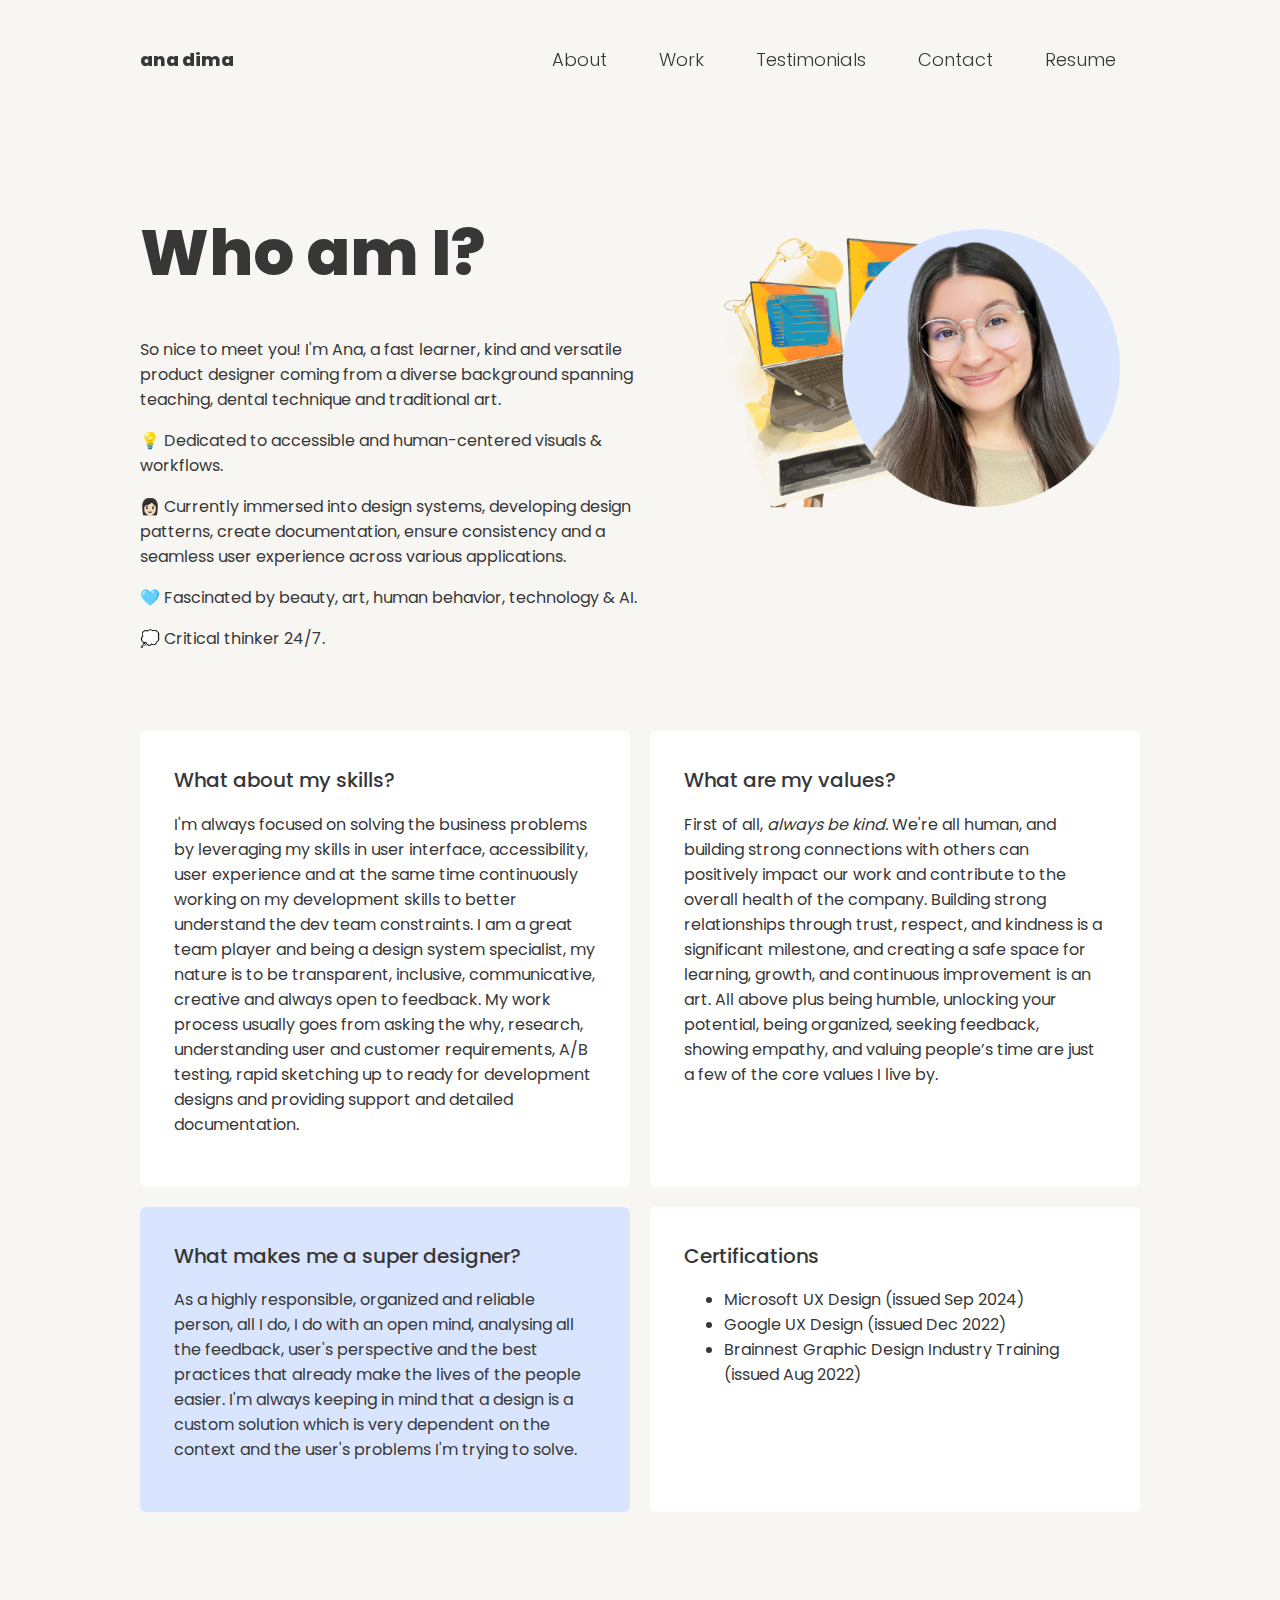
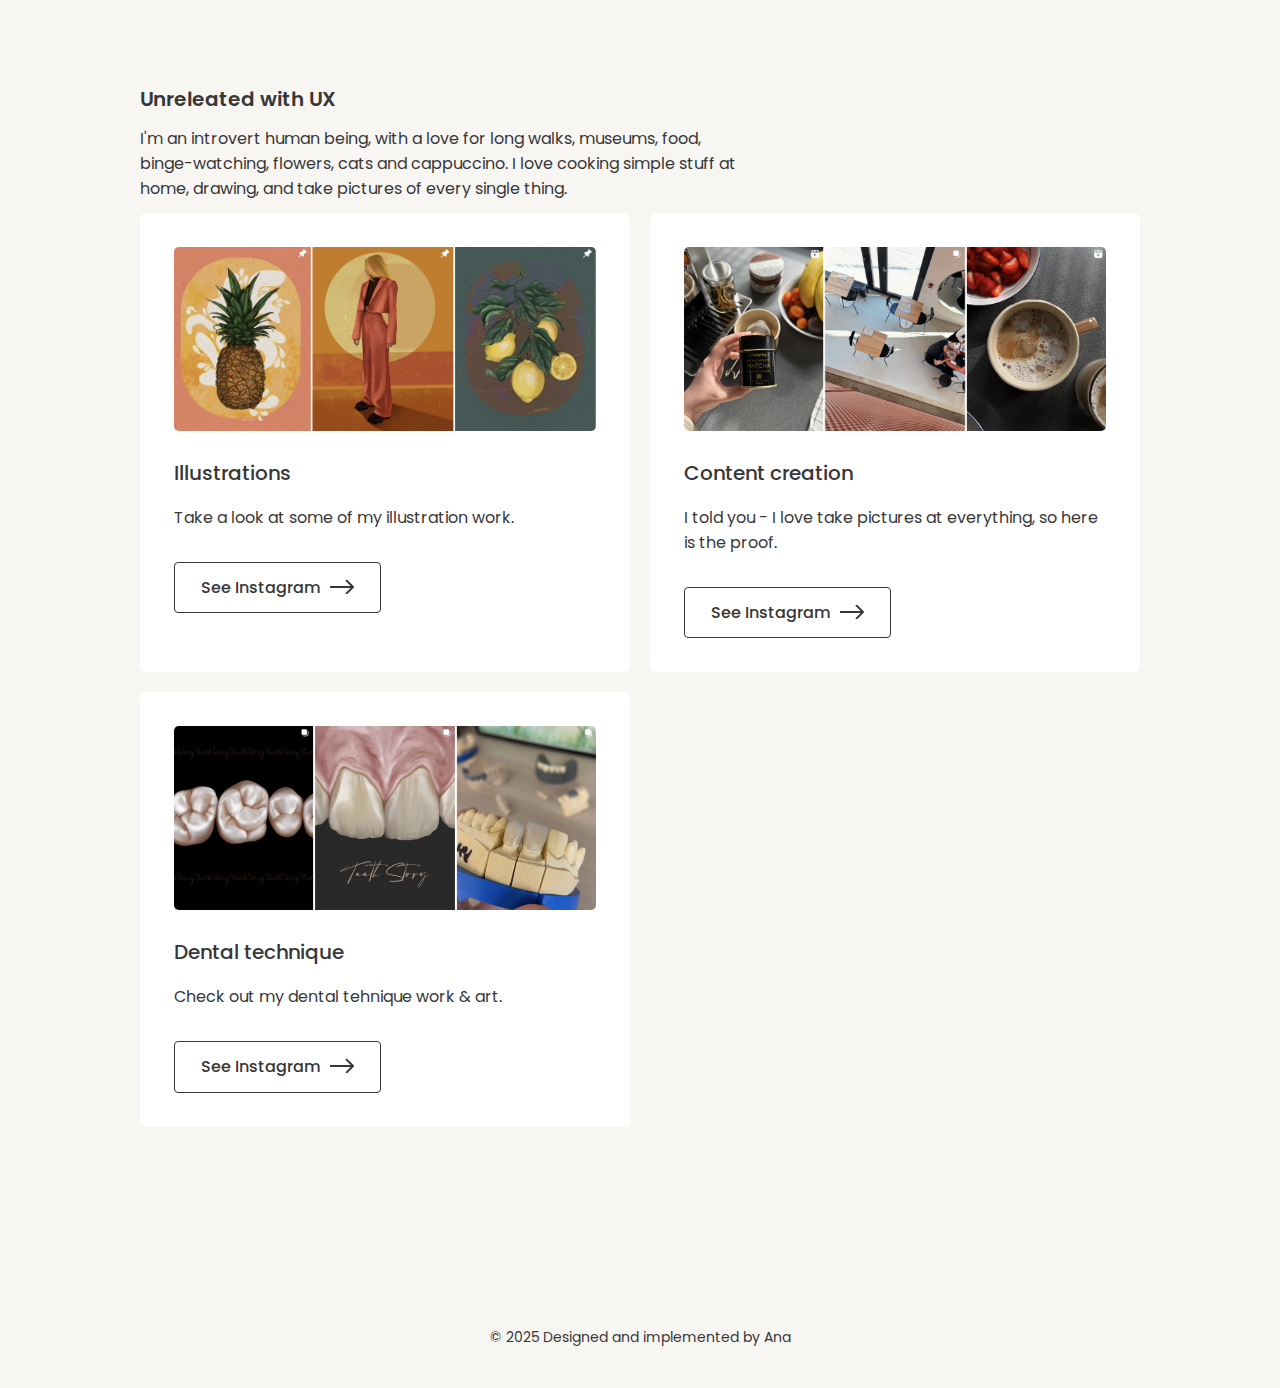
==== about.html @ 834c3569 "about page changes" ====
<!DOCTYPE html>
<html lang="en">
    <head>
        <meta charset="UTF-8">
        <meta name="viewport" content="width=device-width, initial-scale=1.0">
        <title>Ana | About</title>
        <link rel="icon" type="image/x-icon" href="/images/website_icon.svg">
        <link rel="stylesheet" href="/styles/reset.css">
        <link rel="stylesheet" href="/styles/styles.css">
        <meta
        name="description"
        content="Ana Dima's work portfolio, a designer based in Prague that showcase her experience about user interface and user experience design, 
        design systems and product design.">
    </head>
    <body>
        <div class="content">
            <header id="header">
                <div class="header__top">
                    <a class="logo" href="/index.html">ana dima</a>
                    <nav>
                        <ul class="nav__links">
                            <li class="nav__links__item"><a class="nav__links__item__link" href="/about.html">About</a></li>
                            <li class="nav__links__item"><a class="nav__links__item__link" href="/index.html#work">Work</a></li>
                            <li class="nav__links__item"><a class="nav__links__item__link" href="/index.html#testimonials">Testimonials</a></li>
                            <li class="nav__links__item"><a class="nav__links__item__link" href="/index.html#contact">Contact</a></li>
                            <li class="nav__links__item"><a class="nav__links__item__link" target="_blank" href="https://drive.proton.me/urls/1RM4R60WCC#GgkoWynXGfau">Resume</a></li>
                        </ul>
                    </nav>
                    
                    <!-- "Hamburger menu" / "Bar icon" to toggle the navigation links -->
                    <span class="menu-toggler" onclick="toggleMenu()">
                        <i class="menu-icon" alt="Menu"></i>
                    </span>
                </div>
                <div class="hamburger">
                    <!-- Mobile navigation links (hidden by default) -->
                    <div id="hamburger__menu" class="hamburger__links">
                        <a class="nav__links__item__link" href="/index.html">Home</a>
                        <a class="nav__links__item__link" onclick="closeMenu()" href="/index.html#work">Work</a>
                        <a class="nav__links__item__link" onclick="closeMenu()" href="/index.html#testimonials">Testimonials</a>
                        <a class="nav__links__item__link" onclick="closeMenu()" href="/index.html#contact">Contact</a>
                        <a class="nav__links__item__link" target="_blank" href="https://drive.proton.me/urls/1RM4R60WCC#GgkoWynXGfau">Resume</a></li>
                    </div>
                </div>

            </header>

            <section class="section">
                <div class="horizontal__layout">
                    <div>
                        <div class="intro">
                            <h1 class="intro__description">Who am I?</h1>
                        </div>
                        <p class="default__text"> So nice to meet you! I'm Ana, a fast learner, kind and versatile
                            product designer coming from a diverse background spanning teaching, dental technique and traditional art.
                        <p class="default__text">💡 Dedicated to accessible and human-centered visuals & workflows. </p>
                        <p class="default__text">👩🏻 Currently immersed into design systems, developing design patterns, create documentation, ensure consistency and a seamless user experience across various applications. </p>
                        <p class="default__text">🩵 Fascinated by beauty, art, human behavior, technology & AI.</p>
                        <p class="default__text">💭 Critical thinker 24/7.</p>
                    </div>
                    
                    <div>
                        <img class="photo__100" src="/images/ana.webp" alt="A photo with Ana Dima">
                    </div>
                </div>
            </section>

            <section class="boxes">
                <div>
                    <div class="kind__words">
                        <div class="selectedWork__entry">
                            <div class="selectedWork__entry__description">
                                <h2 class="selectedWork__entry__description__title"> What about my skills? </h2>
                                <p class="selectedWork__entry__description__text"> I'm always focused on solving the business problems by leveraging 
                                my skills in user interface, accessibility, user experience and at the same time continuously working on my development
                                skills to better understand the dev team constraints. I am a great team player and being a design system specialist,
                                my nature is to be transparent, inclusive, communicative, creative and always open to feedback. My work process usually
                                goes from asking the why, research, understanding user and customer requirements, A/B testing, rapid sketching up to ready for 
                                development designs and providing support and detailed documentation. </p>
                            </div>
                        </div>
                        <div class="selectedWork__entry">
                            <div class="selectedWork__entry__description">
                                <h2 class="selectedWork__entry__description__title"> What are my values? </h2>
                                <p class="selectedWork__entry__description__text"> First of all, <i>always be kind. </i> We're all human, and building
                                    strong connections with others can positively impact our work and contribute to the overall health of the company. 
                                    Building strong relationships through trust, respect, and kindness is a significant milestone, and creating 
                                    a safe space for learning, growth, and continuous improvement is an art. All above plus being humble, 
                                    unlocking your potential, being organized, seeking feedback, showing empathy, and valuing people’s 
                                    time are just a few of the core values I live by. </p>
                            </div>
                        </div>
                    </div>
                </div>

                <div class="kind__words">
                    <div class="contact__entry">
                        <div class="selectedWork__entry__description">
                            <h2 class="selectedWork__entry__description__title"> What makes me a super designer? </h2>
                            <p class="selectedWork__entry__description__text"> As a highly responsible, organized and reliable person, 
                                all I do, I do with an open mind, analysing all the feedback, user's perspective and the best practices that 
                                already make the lives of the people easier. I'm always keeping in mind that a design is a custom solution 
                                which is very dependent on the context and the user's problems I'm trying to solve. </p>
                        </div>
                    </div>
                        <div class="selectedWork__entry">
                            <div class="selectedWork__entry__description">
                                <h2 class="selectedWork__entry__description__title"> Certifications </h2>
                                <p class="selectedWork__entry__description__text"> 
                                    <ul class="default__text">
                                        <li> Microsoft UX Design (issued Sep 2024) </li>
                                        <li> Google UX Design (issued Dec 2022) </li>
                                        <li> Brainnest Graphic Design Industry Training (issued Aug 2022) </li>
                                    </ul>
                            </div>
                        </div>
                    </div>
            </section>

            <section class="section">
                <h2 class="paragraph__section"> Unreleated with UX</h2>
                <p class="default__text__marginbottom"> I'm an introvert human being, with a love for long walks, 
                    museums, food, binge-watching, flowers, cats and cappuccino. I love cooking simple stuff at home, drawing, and take pictures of every single thing. </p>
                    <div class="kind__words">
                        <div class="selectedWork__entry">
                            <img class="selectedWork__entry__image" src="/images/insta.webp" alt="Images from Anartisth Instagram">
                            <div class="selectedWork__entry__description">
                                <h2 class="selectedWork__entry__project__name"> Illustrations </h2>
                                <p class="selectedWork__entry__description__text"> Take a look at some of my illustration work. </p>
                                <a href="https://www.instagram.com/anartisth/" target="_blank" class="cbl custom__button">See Instagram <span class="custom__button__icon"></span></a>
                            </div>
                        </div>

                        <div class="selectedWork__entry">
                            <img class="selectedWork__entry__image" src="/images/anasglam.webp" alt="Images from Anartisth Instagram">
                            <div class="selectedWork__entry__description">
                                <h2 class="selectedWork__entry__project__name"> Content creation </h2>
                                <p class="selectedWork__entry__description__text"> I told you - I love take pictures at everything, so here is the proof. </p>
                                <a href="https://www.instagram.com/glamofana/" target="_blank" class="cbl custom__button">See Instagram <span class="custom__button__icon"></span></a>
                            </div>
                        </div>
                    </div>

                    <div class="kind__words">
                        <div class="selectedWork__entry">
                            <img class="selectedWork__entry__image" src="/images/teethstory.webp" alt="Images from Teethstory Instagram">
                            <div class="selectedWork__entry__description">
                                <h2 class="selectedWork__entry__project__name"> Dental technique </h2>
                                <p class="selectedWork__entry__description__text"> Check out my dental tehnique work & art. </p>
                                <a href="https://www.instagram.com/teethstory/" target="_blank" class="cbl custom__button">See Instagram <span class="custom__button__icon"></span></a>
                            </div>
                        </div>
    
                        <div class="work__entry__empty"> </div>
            </section>

            <p class="copyright"> © 2025 Designed and implemented by Ana </p>

            <script src="js/functions.js"></script>

        </div>
    </body>
</html>
---- styles/styles.css ----
/* poppins-100 - latin */
@font-face {
    font-display: auto; /* Check https://developer.mozilla.org/en-US/docs/Web/CSS/@font-face/font-display for other options. */
    font-family: 'Poppins';
    font-style: normal;
    font-weight: 100;
    src: url('./fonts/poppins-v22-latin-100.woff2') format('woff2'); /* Chrome 36+, Opera 23+, Firefox 39+, Safari 12+, iOS 10+ */
}
/* poppins-200 - latin */
@font-face {
    font-display: auto; /* Check https://developer.mozilla.org/en-US/docs/Web/CSS/@font-face/font-display for other options. */
    font-family: 'Poppins';
    font-style: normal;
    font-weight: 200;
    src: url('./fonts/poppins-v22-latin-200.woff2') format('woff2'); /* Chrome 36+, Opera 23+, Firefox 39+, Safari 12+, iOS 10+ */
}
/* poppins-300 - latin */
@font-face {
    font-display: auto; /* Check https://developer.mozilla.org/en-US/docs/Web/CSS/@font-face/font-display for other options. */
    font-family: 'Poppins';
    font-style: normal;
    font-weight: 300;
    src: url('./fonts/poppins-v22-latin-300.woff2') format('woff2'); /* Chrome 36+, Opera 23+, Firefox 39+, Safari 12+, iOS 10+ */
}
/* poppins-regular - latin */
@font-face {
    font-display: auto; /* Check https://developer.mozilla.org/en-US/docs/Web/CSS/@font-face/font-display for other options. */
    font-family: 'Poppins';
    font-style: normal;
    font-weight: 400;
    src: url('./fonts/poppins-v22-latin-regular.woff2') format('woff2'); /* Chrome 36+, Opera 23+, Firefox 39+, Safari 12+, iOS 10+ */
}
/* poppins-500 - latin */
@font-face {
    font-display: auto; /* Check https://developer.mozilla.org/en-US/docs/Web/CSS/@font-face/font-display for other options. */
    font-family: 'Poppins';
    font-style: normal;
    font-weight: 500;
    src: url('./fonts/poppins-v22-latin-500.woff2') format('woff2'); /* Chrome 36+, Opera 23+, Firefox 39+, Safari 12+, iOS 10+ */
}
/* poppins-600 - latin */
@font-face {
    font-display: auto; /* Check https://developer.mozilla.org/en-US/docs/Web/CSS/@font-face/font-display for other options. */
    font-family: 'Poppins';
    font-style: normal;
    font-weight: 600;
    src: url('./fonts/poppins-v22-latin-600.woff2') format('woff2'); /* Chrome 36+, Opera 23+, Firefox 39+, Safari 12+, iOS 10+ */
}
/* poppins-700 - latin */
@font-face {
    font-display: auto; /* Check https://developer.mozilla.org/en-US/docs/Web/CSS/@font-face/font-display for other options. */
    font-family: 'Poppins';
    font-style: normal;
    font-weight: 700;
    src: url('./fonts/poppins-v22-latin-700.woff2') format('woff2'); /* Chrome 36+, Opera 23+, Firefox 39+, Safari 12+, iOS 10+ */
}
/* poppins-800 - latin */
@font-face {
    font-display: auto; /* Check https://developer.mozilla.org/en-US/docs/Web/CSS/@font-face/font-display for other options. */
    font-family: 'Poppins';
    font-style: normal;
    font-weight: 800;
    src: url('./fonts/poppins-v22-latin-800.woff2') format('woff2'); /* Chrome 36+, Opera 23+, Firefox 39+, Safari 12+, iOS 10+ */
}
/* poppins-900 - latin */
@font-face {
    font-display: auto; /* Check https://developer.mozilla.org/en-US/docs/Web/CSS/@font-face/font-display for other options. */
    font-family: 'Poppins';
    font-style: normal;
    font-weight: 900;
    src: url('./fonts/poppins-v22-latin-900.woff2') format('woff2'); /* Chrome 36+, Opera 23+, Firefox 39+, Safari 12+, iOS 10+ */
}
* {
    font-family: "Poppins", sans-serif;
}

:root {
    --light: #F7F6F3;
    --dark: #373737;
    --primary-color: #373737;
    --secondary-color: #fff;
    --tertiary-color: #D9E5FF;
    --decoration-color: #FFD6FD;
}

html {
    scroll-behavior: smooth;
}

body {
    margin: 0;
    padding: 0;
    background: var(--light);
}

.logo {
    color: var(--dark);
    font-size: 18px;
    font-weight: 800;
    text-decoration: none;
}

.box__text {
    color: var(--dark);
    font-weight: 400;
    font-size: 16px;
    margin: 0px;
}

.logo:hover {
    text-decoration: underline;
}

.hamburger__links {
    display: none;
    text-align: center;
}

.menu-toggler {
    display: none;
}

.content {
    margin: 0 auto;
    max-width: 1200px;
    /* background: none; */
}

#header {
    padding: 30px 0px 10px 0px;
    position: sticky;
    top: 0px;
    background-color: rgba(247, 246, 243, 0.96);
}

.header__top {
    display: flex;
    justify-content: space-between;
    align-items: center;
}

#logo-container {
    display: inline-flex;
}

#logo {
    max-width: 12rem;
}

.nav__links {
    list-style: none;
}

.nav__links__item {
    display: inline-block;
    padding: 0px 24px;
}

.nav__links__item__link {
    font-weight: 300;
    font-size: 18px;
    color: var(--dark);
    text-decoration: none;
}

.nav__links__item__link:hover {
    text-decoration: underline;
}

.intro {
    font-size: 2rem;
    color: var(--dark);
    text-align: left;
}

.section {
    margin-top: 3.75rem;
    padding-top: 6.25rem;
}

.section__img__paragraph {
    justify-content: space-between;
}

.max__image {
    max-width: 100%;
    margin-top: 20px;
}

.boxes {
    margin: 4rem 0 0 0;
}

.intro__description {
    line-height: 1.3;
    margin-top: 0px;
    font-weight: 800;
    max-width: 1000px;
}

.intro__title {
    font-weight: 200;
    font-size: 22px;
    margin-top: 20px;
    color: var(--dark);
}

.selectedWork__entry {
    justify-content: space-between;
    padding: 34px;
    border-radius: 6px;
    gap: 20px;
    margin-bottom: 20px;
    flex-basis: 100%;
    background-color: var(--secondary-color);
    max-width: 590px;
}

.contact__entry {
    justify-content: space-between;
    padding: 34px;
    border-radius: 6px;
    gap: 20px;
    margin-bottom: 20px;
    flex-basis: 100%;
    background-color: var(--tertiary-color);
    max-width: 590px;
}

.work__entry__empty {
    flex-basis: 100%;
    background-color: var(--light);
    margin-bottom: 20px;
    max-width: 590px;
    padding: 34px;
}

.selectedWork__entry__title {
    color: var(--primary-color);
    font-weight: 300;
    font-size: 28px;
    margin-bottom: 12px;
}

.selectedWork__entry__image {
    border-radius: .3rem;
    width: 100%;
    min-width: 100px;
    height: auto;
}

.selectedWork__entry__description__title {
    color: var(--primary-color);
    font-weight: 500;
    font-size: 20px;
    margin-block-start: 0;
}

.selectedWork__entry__description__position {
    color: var(--dark);
    font-weight: 400;
    font-size: 14px;
    margin-top: 8px;
}

.selectedWork__entry__description__info__colleague {
    display: flex;
    gap: 12px;
}

.selectedWork__entry__description__text {
    color: var(--dark);
    font-weight: 400;
    font-size: 16px;
    margin-top: 12px;
}

.selectedWork__entry__project__name {
    color: var(--primary-color);
    font-weight: 500;
    font-size: 20px;
    margin-top: 20px;
}

.custom__button {
    color: var(--dark);
    border-width: 1px;
    border-style: solid;
    border-color: var(--primary-color); 
    border-radius: 4px;
    padding: 16px 26px;
    background-color: var(--secondary-color);
    margin-top: 1rem;
    display:inline-flex;
    gap: 10px;
    font-weight: 500;
    text-decoration: none;
    line-height: 1.1;
}

.custom__button:hover {
    color: var(--light);
    background-color: var(--primary-color);
}

.custom__button__icon {
    width: 24px;
    height: 15px;
    background-image: url(/images/arrow.svg);
}

.custom__behance__icon {
    width:24px;
    height: 15px;
    background-image: url(/images/behance_icon.svg);
}

.custom__button:hover > .custom__button__icon {
    filter: brightness(0) saturate(100%) invert(100%) sepia(3%) saturate(7493%) hue-rotate(185deg) brightness(112%) contrast(107%);
}

.custom__button:hover > .custom__behance__icon {
    filter: brightness(0) saturate(100%) invert(100%) sepia(3%) saturate(7493%) hue-rotate(185deg) brightness(112%) contrast(107%);
}

#more__work__button {
    display: flex;
    justify-content: center;
}

.no__margin {
    margin: 0;
}

.text-highlight {
    color: var(--primary-color);
}

.copyright {
    text-align: center;
    font-size: 14px;
    margin-top: 180px;
    margin-bottom: 40px;
    color: var(--dark);
}

.kind__words {
    display: flex;
    justify-content: space-between;
    gap: 20px;
}

.colleagues{
    width: 50px;
    height: 50px;
    border-width: 4px;
    border-style: solid;
    border-color: var(--decoration-color);
    border-radius: 40px;
}

.photo__100 {
    max-width: 500px;
    height: auto;
    width: 100%;
    min-width: 100px;
    height: auto;
}

.photo__centered {
    height: auto;
    width: 100%;
    min-width: 100px;
    height: auto;
    margin-top: 12px;
}

.photo__50 {
    max-width: 500px;
    height: auto;
    width: 50%;
    min-width: 100px;
    height: auto;
}


.horizontal__layout {
    display: flex;
    justify-content: space-between;
    gap: 40px;

}

.social__media {
    padding: 20px;
    border-width: 1px;
    border-style: solid;
    border-color: var(--dark);
    border-radius: 12px;
    width: 130px;
    height: 130px;
    display: flex;
    justify-content: center; /* Centers horizontally */
    align-items: center; 
}

.contact__details {
    display: flex;
    justify-content: center;
    gap:20px;
    margin-top: 40px;
}

.contact__details__text {
    color: var(--dark);
    font-weight: 400;
    font-size: 16px;
    margin: 0px;
}

.contact__links {
    margin-top: 20px;
}

.chip {
    padding-left: 14px;
    padding-right: 14px;
    padding-top: 6px;
    padding-bottom: 6px;
    background-color: var(--decoration-color);
    border-radius: 4px;
    display: inline-flex;
    font-weight: 400;
    float: none;
    justify-content: center;
    align-items: center;
    gap: 8px;
    margin-top: 20px;
    margin-bottom: 30px;
}

.text__chip {
    font-weight: 400;
    font-size: 16px;
    color: var(--dark);
    margin: 0px;
}

.circle {
    width: 8px;
    height: 8px;
    background-color: #FFC300;
    border-radius: 50%; 
}

.about__me__photo {
    width: 160px;
    height: 160px;
}

.default__text {
    color: var(--dark);
    font-weight: 400;
    font-size: 16px;
    margin-top: 12px;
    max-width: 600px;
}

.default__text__marginbottom {
    color: var(--dark);
    font-weight: 400;
    font-size: 16px;
    margin-top: 12px;
    max-width: 600px;
    margin-bottom: 12px;
}

.paragraph__title {
    color: var(--primary-color);
    font-weight: 500;
    font-size: 20px;
    margin-top: 40px;
}

.paragraph__section {
    color: var(--primary-color);
    font-weight: 600;
    font-size: 20px;
    margin-top: 40px;
    margin-bottom: 12px;
}

@media (max-width: 1360px) {
    .content {
        max-width: 1000px;;
    }

    .section {
        margin-top: 2.75rem;
        padding-top: 4.25rem;
    }
}

@media (max-width: 1120px) {
    .content {
        max-width: 800px;
    }
    
    .section {
        margin-top: 1.75rem;
        padding-top: 3.25rem;
    }
}

@media (max-width: 880px) {
    .content {
        max-width: 698px;
    }

    .nav__links {
        display: none;
    }

    /* Style the hamburger menu */
    .menu-toggler {
        padding: 10px 5px;
        display: block;
        cursor: pointer;
    }

    .menu-icon {
        display: inline-block;
        width: 24px;
        height: 24px;
        background-image: url("../images/menu_icon.svg");
    }

    .nav__links__item__link {
        display: block;
        text-decoration: underline;
        padding: 16px 0px;
    }

    #hamburger__menu {
        display: none;
    }

    .section {
        margin-top: 1.75rem;
        padding-top: 3.25rem;
    }

    .horizontal__layout {
        display: block;
    }

    .kind__words {
        display: flex;
        justify-content: space-between;
        gap: 12px;
    }

    .photo__100 {
        width: 60%;
        margin-top: 14px;
    }
}

@media (max-width: 720px) {
    #header {
        padding: 15px 0px;
    }

    .section {
        padding-top: 1.2rem;
        margin: 6rem 0 0 0;
    }

    .content {
        padding: 0 60px;
    }

    .logo {
        padding: 0 5px;
    }

    .kind__words {
        display: block;
    }

    .horizontal__layout{
        display: block;
    }

    .work__entry__empty {
        display: none;
    }
}

@media (max-width: 700px) {
    .content {
        padding: 0 40px;
    }

    .section {
        margin: 4rem 0 0 0;
    }

    .intro__description {
        font-size: 2.5rem;
    }
    
    .logo {
        font-size: 16px;
        font-weight: 500px;
    }

    .nav__links__item__link {
        font-size: 16px;
        padding:16px 0px;
    }

    .topnav #myLinks:active {
        display: block;
    }

    .nav__links {
        display: none;
    }

}

@media (max-width: 480px) {
    .content {
        padding: 0 10px;
    }

    .section {
        padding-top: 2rem;
        margin: 0;
    }

    .kind__words {
        display: block;
    }

    .horizontal__layout {
        display: block;
    }

    .intro__description {
        font-size: 2rem;
    }

    .selectedWork__entry__title {
        font-size: 20px;
        margin-bottom: 8px;
    }

    .selectedWork__entry {
        padding: 20px;
    }

    .contact__entry {
        padding: 20px;
    }

    .selectedWork__entry__project__name {
        font-size: 18px;
    }

    .selectedWork__entry__description__title {
        font-size: 18px;
    }

    .paragraph__title {
        font-size: 18px;
    }

    .chip {
        margin-top: 0px;
        margin-bottom: 0px;
        padding: 8px 6px;
    }

    .text__chip {
        font-size: 14px;
    }

    .work__entry__empty {
        display: none;
    }

    .copyright {
        margin-top: 5rem;
        font-size: 12px;
    }

    .photo__100 {
        width: 100%;
    }

    .paragraph__section {
        margin-bottom: 10px;
    }
}
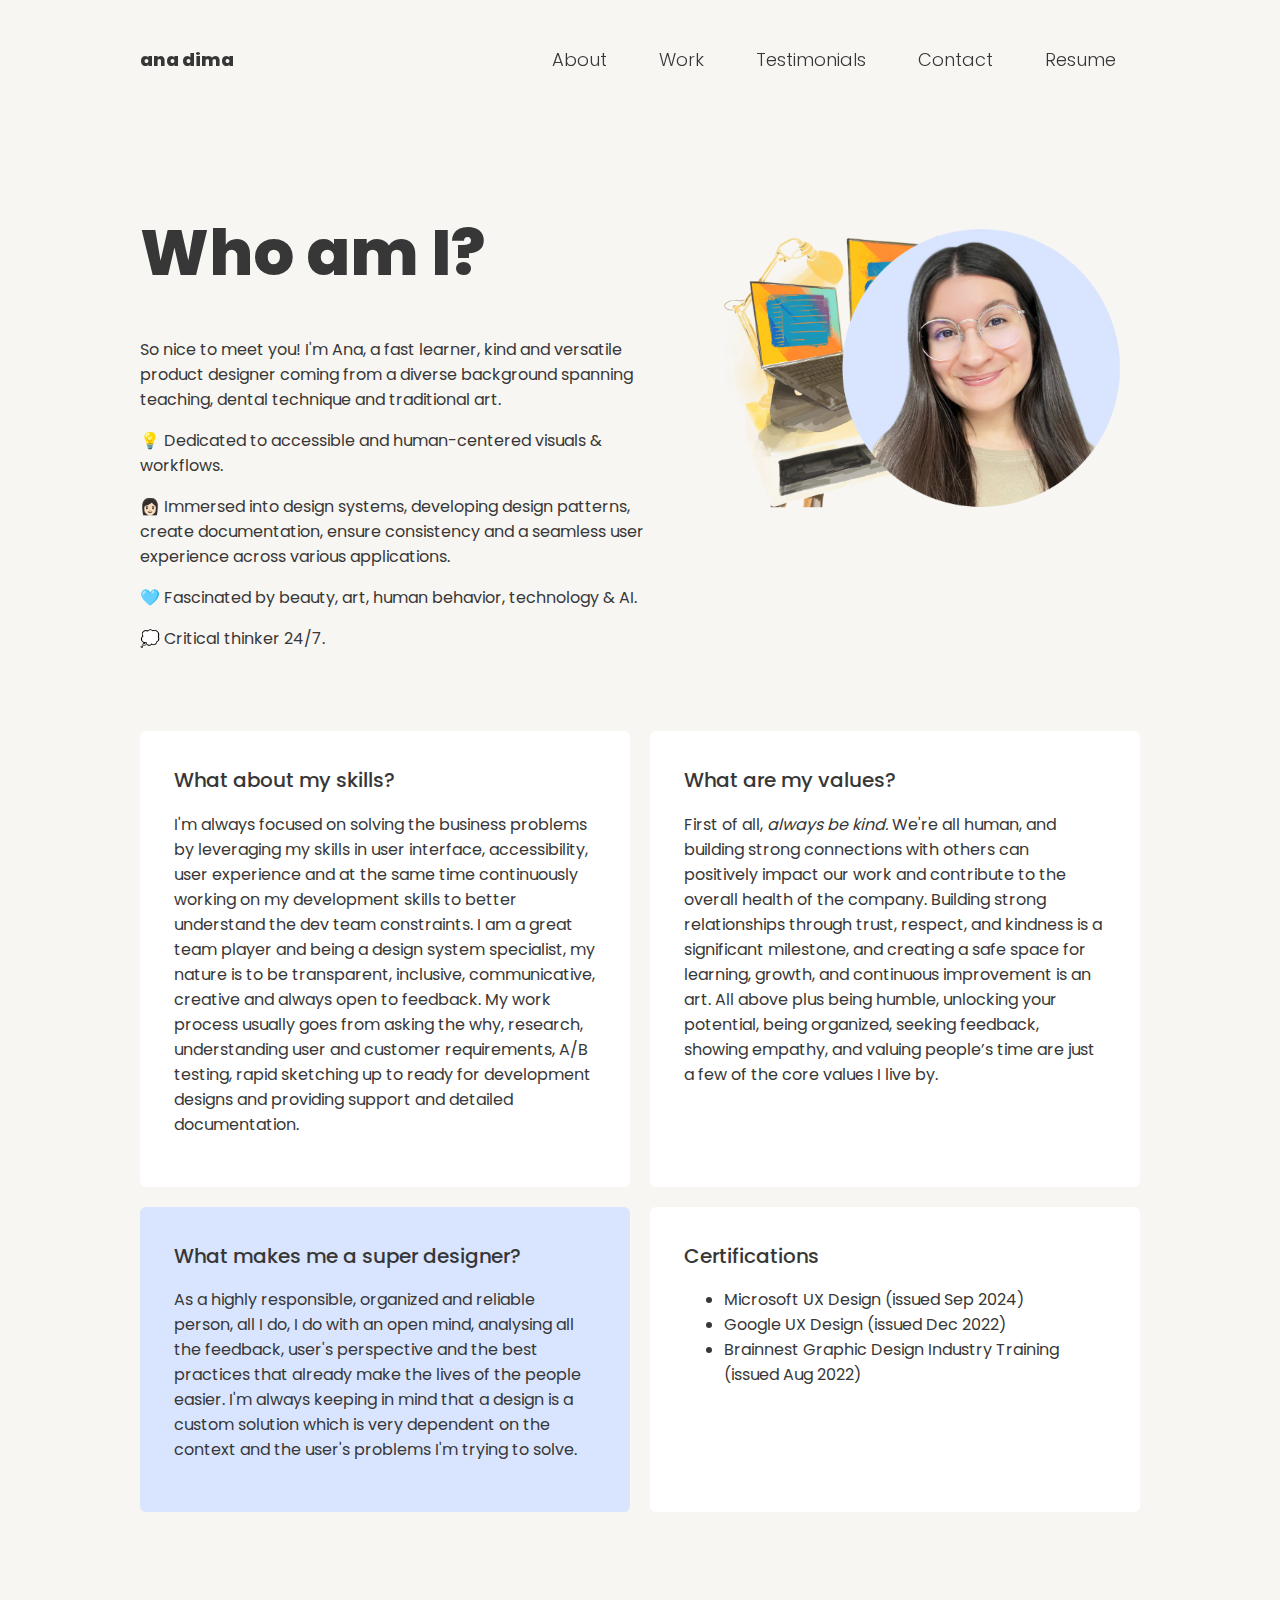
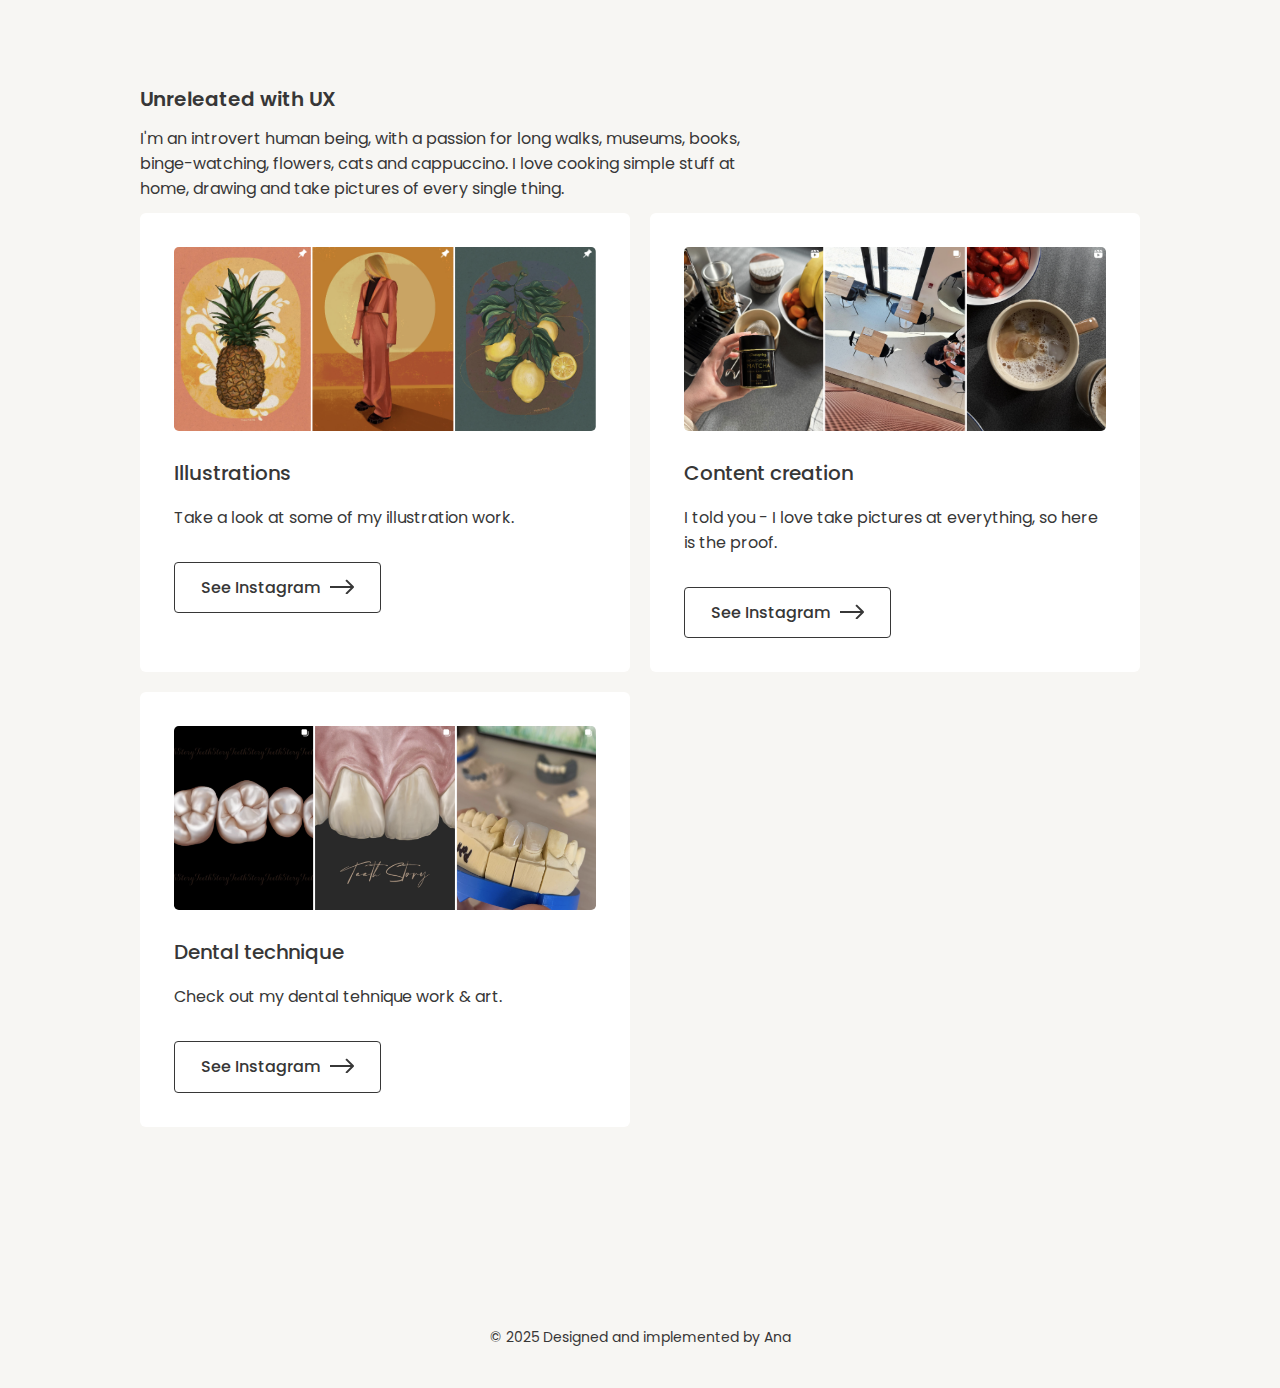
==== commit 63b5727b: "human experience project & about page changes" ====
--- a/about.html
+++ b/about.html
@@ -54,7 +54,7 @@
                         <p class="default__text"> So nice to meet you! I'm Ana, a fast learner, kind and versatile
                             product designer coming from a diverse background spanning teaching, dental technique and traditional art.
                         <p class="default__text">💡 Dedicated to accessible and human-centered visuals & workflows. </p>
-                        <p class="default__text">👩🏻 Currently immersed into design systems, developing design patterns, create documentation, ensure consistency and a seamless user experience across various applications. </p>
+                        <p class="default__text">👩🏻 Immersed into design systems, developing design patterns, create documentation, ensure consistency and a seamless user experience across various applications. </p>
                         <p class="default__text">🩵 Fascinated by beauty, art, human behavior, technology & AI.</p>
                         <p class="default__text">💭 Critical thinker 24/7.</p>
                     </div>
@@ -119,8 +119,8 @@
 
             <section class="section">
                 <h2 class="paragraph__section"> Unreleated with UX</h2>
-                <p class="default__text__marginbottom"> I'm an introvert human being, with a love for long walks, 
-                    museums, food, binge-watching, flowers, cats and cappuccino. I love cooking simple stuff at home, drawing, and take pictures of every single thing. </p>
+                <p class="default__text__mbottom"> I'm an introvert human being, with a passion for long walks, 
+                    museums, books, binge-watching, flowers, cats and cappuccino. I love cooking simple stuff at home, drawing and take pictures of every single thing. </p>
                     <div class="kind__words">
                         <div class="selectedWork__entry">
                             <img class="selectedWork__entry__image" src="/images/insta.webp" alt="Images from Anartisth Instagram">
@@ -132,7 +132,7 @@
                         </div>
 
                         <div class="selectedWork__entry">
-                            <img class="selectedWork__entry__image" src="/images/anasglam.webp" alt="Images from Anartisth Instagram">
+                            <img class="selectedWork__entry__image" src="/images/anasglam.webp" alt="Images from Glamofana Instagram">
                             <div class="selectedWork__entry__description">
                                 <h2 class="selectedWork__entry__project__name"> Content creation </h2>
                                 <p class="selectedWork__entry__description__text"> I told you - I love take pictures at everything, so here is the proof. </p>
--- a/styles/styles.css
+++ b/styles/styles.css
@@ -466,7 +466,7 @@
     max-width: 600px;
 }
 
-.default__text__marginbottom {
+.default__text__mbottom {
     color: var(--dark);
     font-weight: 400;
     font-size: 16px;
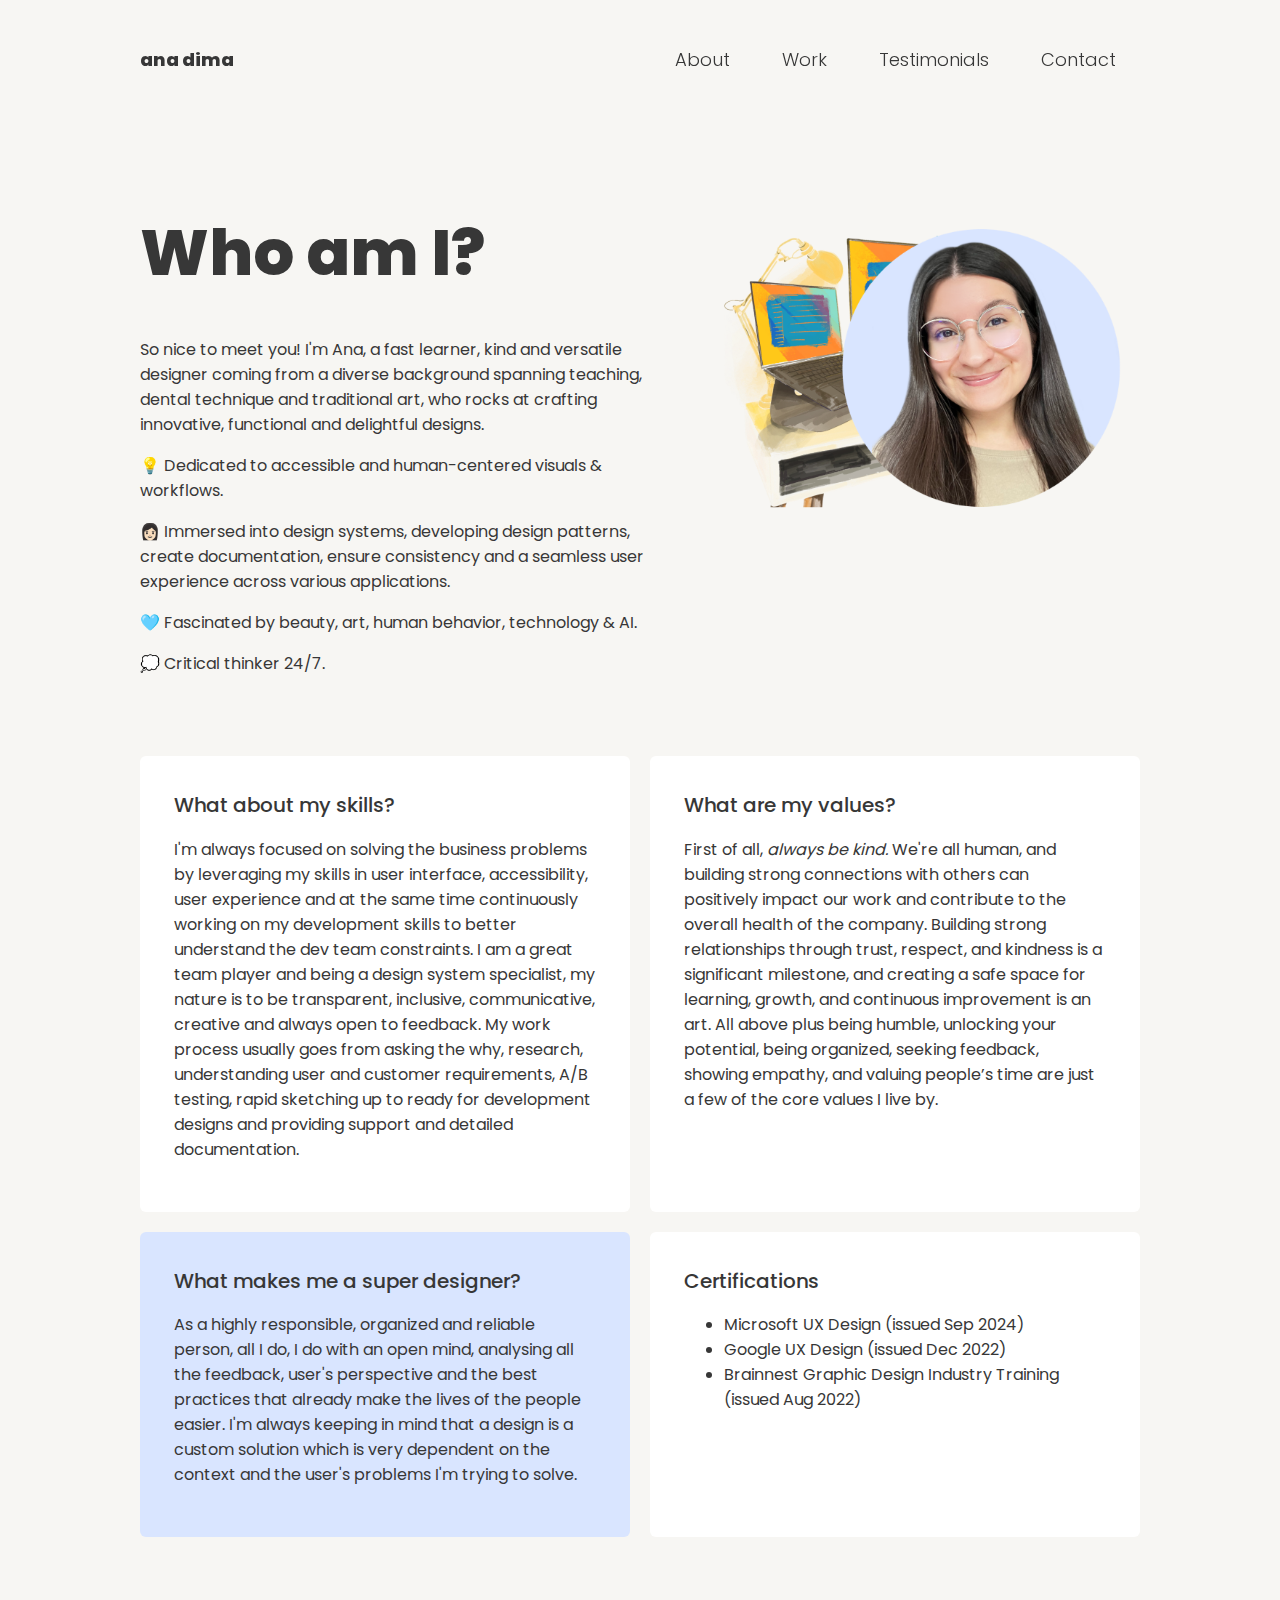
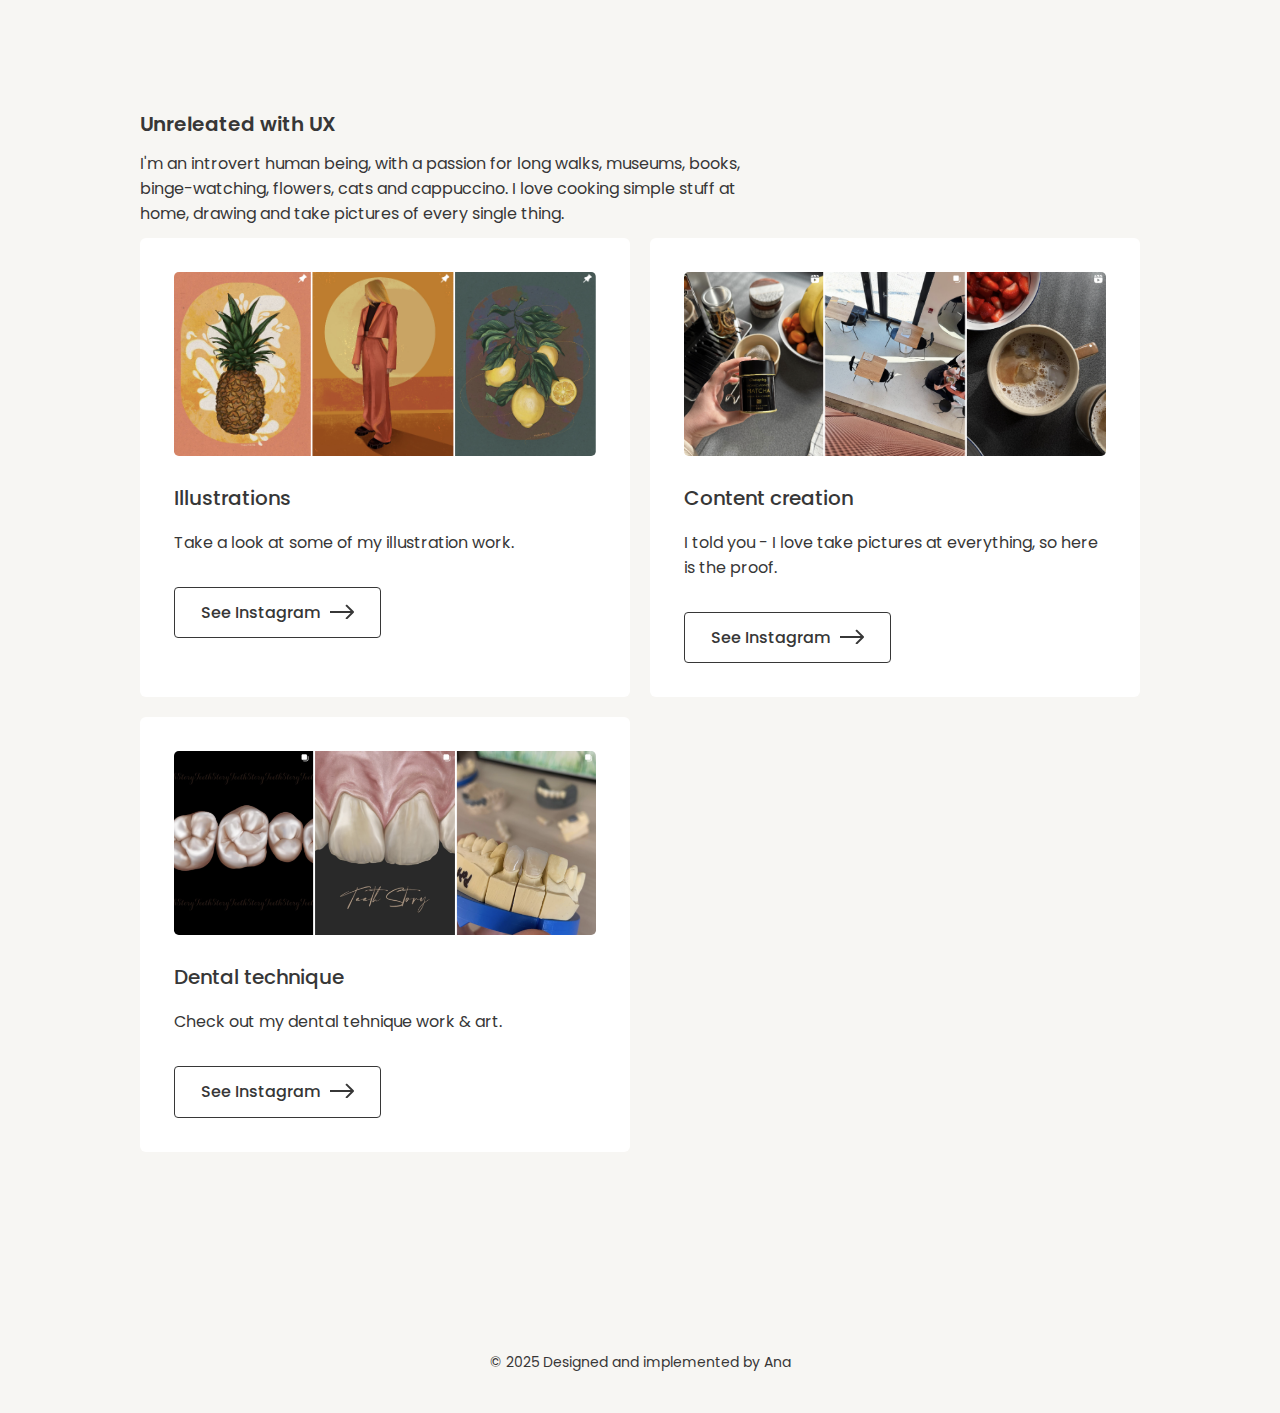
==== commit 2dc17208: "commented resume from the menu" ====
--- a/about.html
+++ b/about.html
@@ -23,7 +23,7 @@
                             <li class="nav__links__item"><a class="nav__links__item__link" href="/index.html#work">Work</a></li>
                             <li class="nav__links__item"><a class="nav__links__item__link" href="/index.html#testimonials">Testimonials</a></li>
                             <li class="nav__links__item"><a class="nav__links__item__link" href="/index.html#contact">Contact</a></li>
-                            <li class="nav__links__item"><a class="nav__links__item__link" target="_blank" href="https://drive.proton.me/urls/1RM4R60WCC#GgkoWynXGfau">Resume</a></li>
+                            <!-- <li class="nav__links__item"><a class="nav__links__item__link" target="_blank" href="https://drive.proton.me/urls/1RM4R60WCC#GgkoWynXGfau">Resume</a></li> -->
                         </ul>
                     </nav>
                     
@@ -39,7 +39,7 @@
                         <a class="nav__links__item__link" onclick="closeMenu()" href="/index.html#work">Work</a>
                         <a class="nav__links__item__link" onclick="closeMenu()" href="/index.html#testimonials">Testimonials</a>
                         <a class="nav__links__item__link" onclick="closeMenu()" href="/index.html#contact">Contact</a>
-                        <a class="nav__links__item__link" target="_blank" href="https://drive.proton.me/urls/1RM4R60WCC#GgkoWynXGfau">Resume</a></li>
+                        <!-- <a class="nav__links__item__link" target="_blank" href="https://drive.proton.me/urls/1RM4R60WCC#GgkoWynXGfau">Resume</a></li> -->
                     </div>
                 </div>
 
@@ -52,7 +52,8 @@
                             <h1 class="intro__description">Who am I?</h1>
                         </div>
                         <p class="default__text"> So nice to meet you! I'm Ana, a fast learner, kind and versatile
-                            product designer coming from a diverse background spanning teaching, dental technique and traditional art.
+                            designer coming from a diverse background spanning teaching, dental technique and traditional art, who rocks at crafting innovative, 
+                            functional and delightful designs.
                         <p class="default__text">💡 Dedicated to accessible and human-centered visuals & workflows. </p>
                         <p class="default__text">👩🏻 Immersed into design systems, developing design patterns, create documentation, ensure consistency and a seamless user experience across various applications. </p>
                         <p class="default__text">🩵 Fascinated by beauty, art, human behavior, technology & AI.</p>
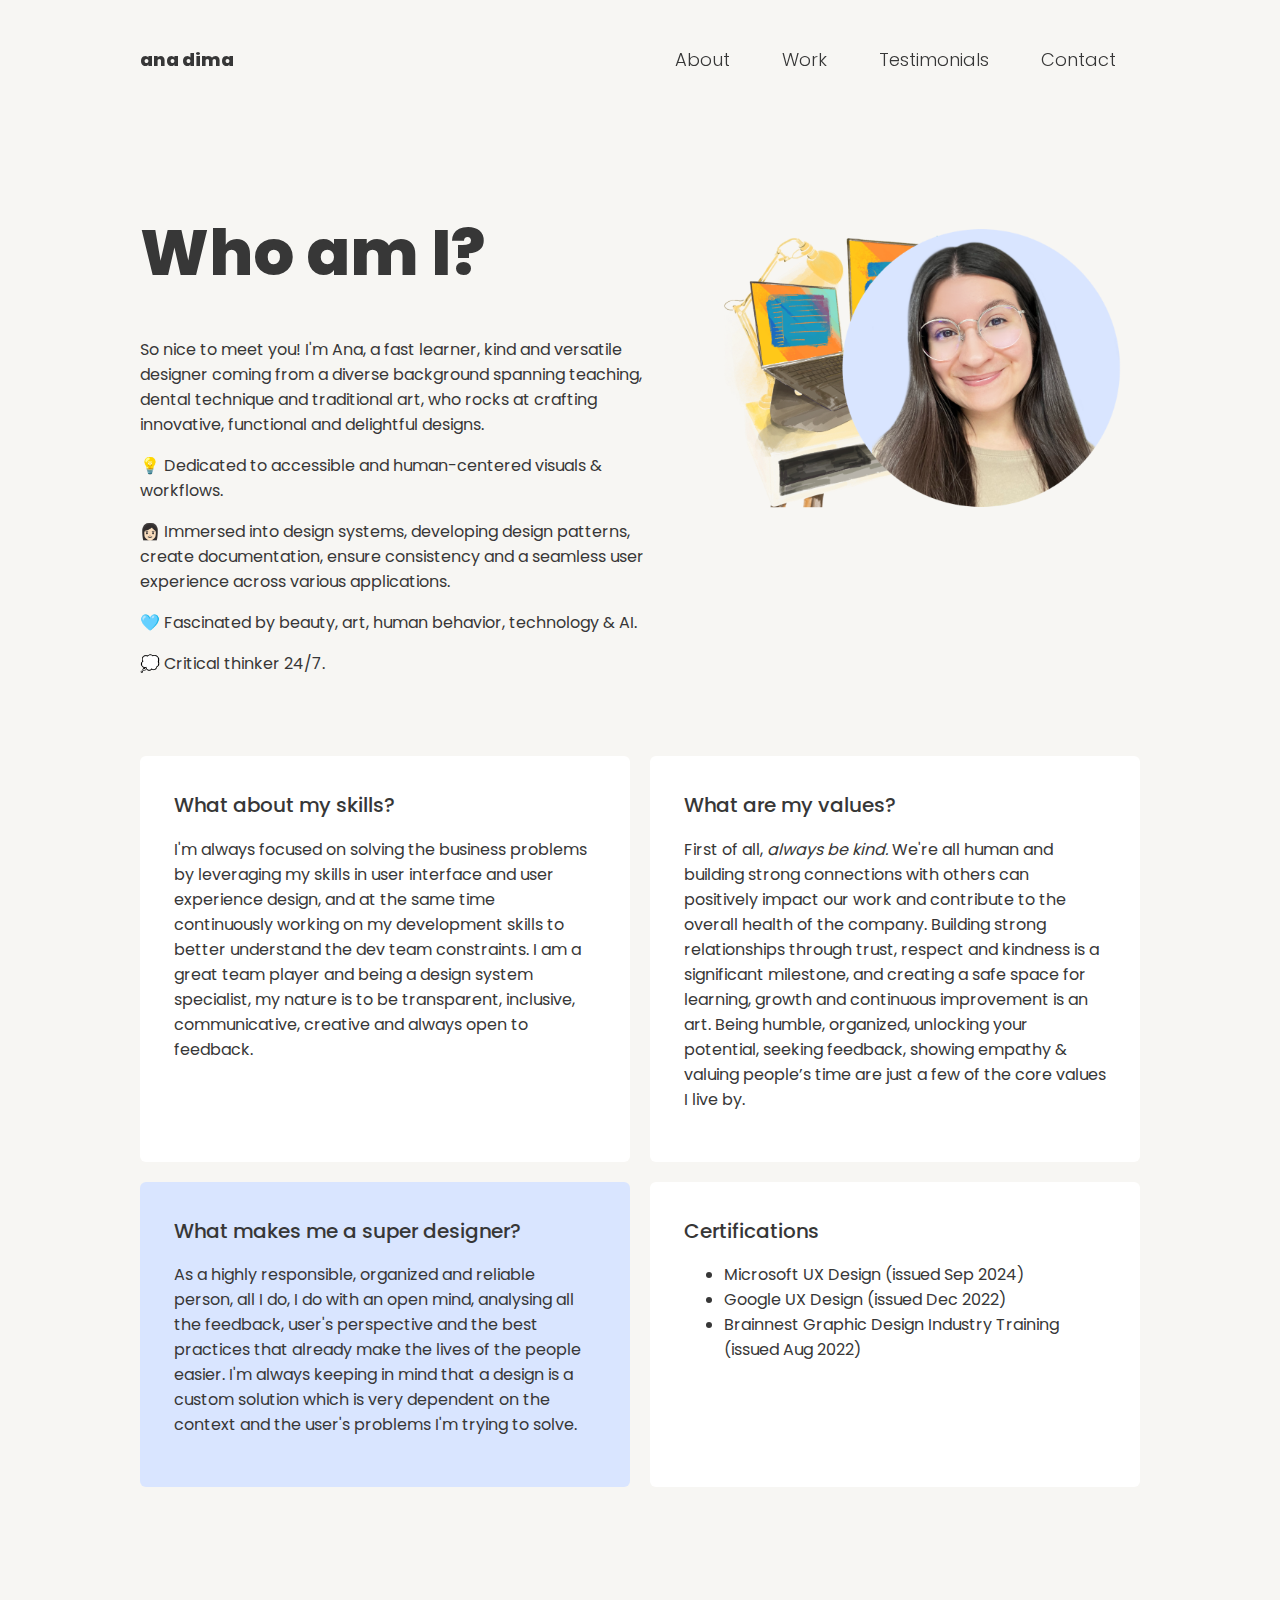
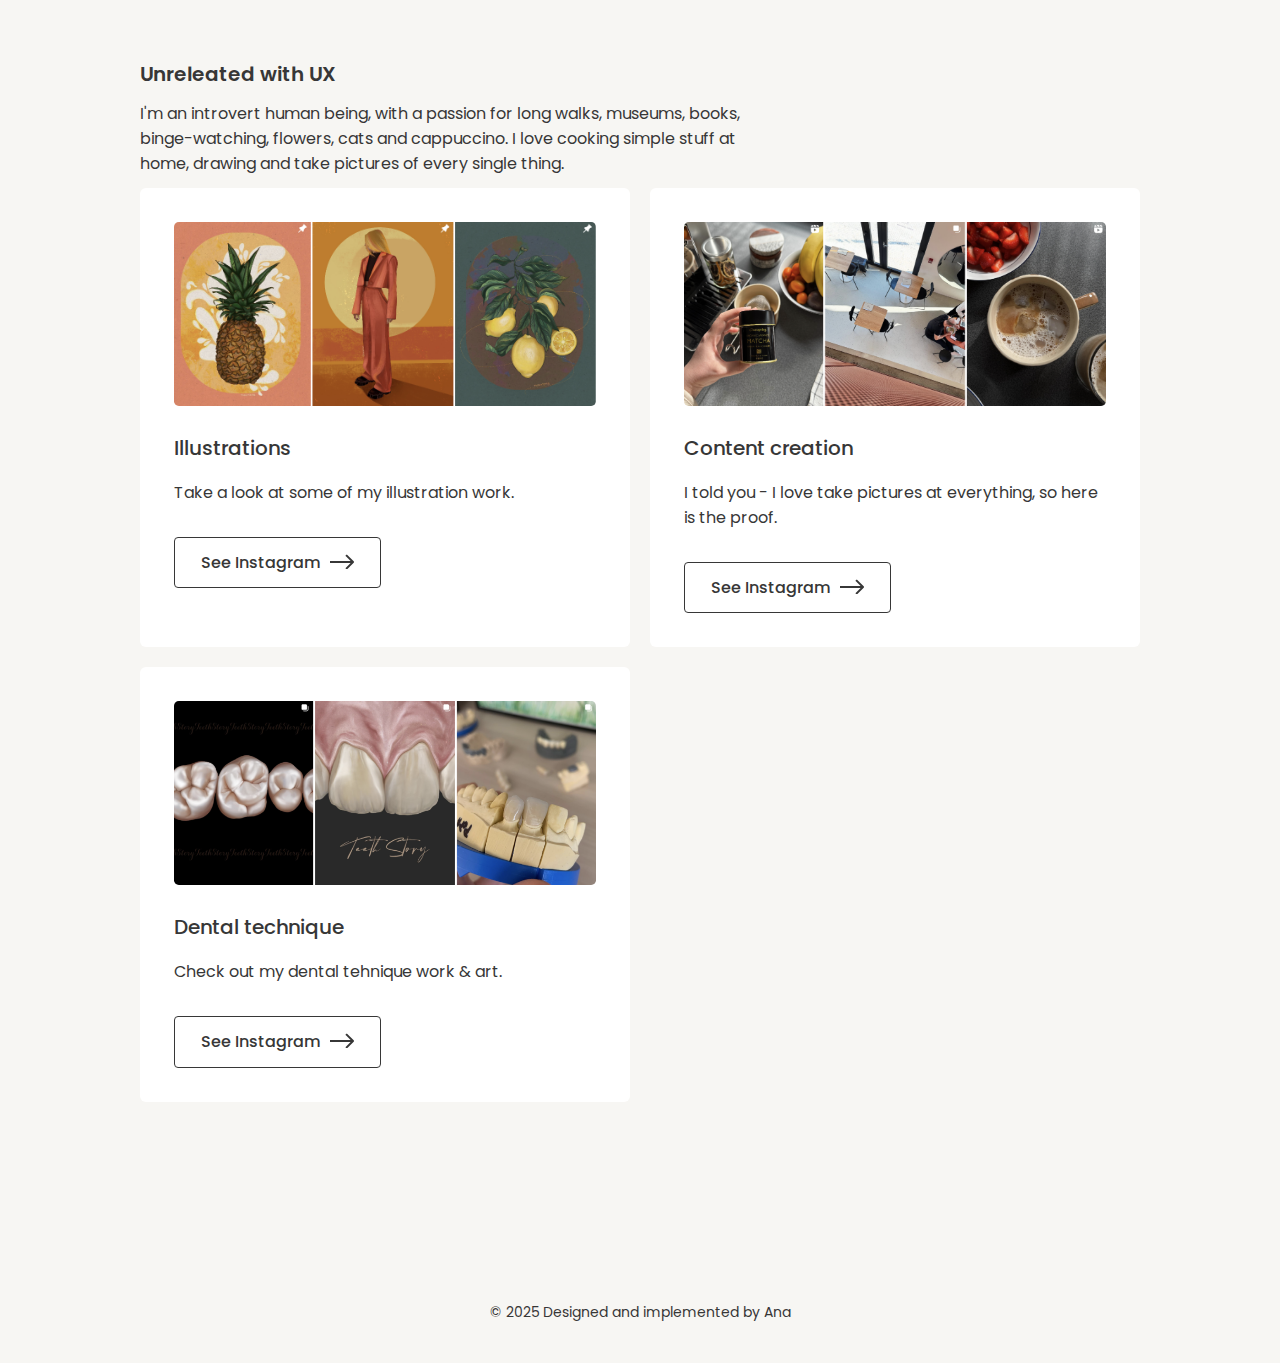
==== commit b5eefa00: "ai hackathon project added" ====
--- a/about.html
+++ b/about.html
@@ -9,8 +9,7 @@
         <link rel="stylesheet" href="/styles/styles.css">
         <meta
         name="description"
-        content="Ana Dima's work portfolio, a designer based in Prague that showcase her experience about user interface and user experience design, 
-        design systems and product design.">
+        content="Ana Dima's work portfolio, a Prague-based creative who highlights her expertise in user interface (UI), user experience (UX) design, design systems and product design.">
     </head>
     <body>
         <div class="content">
@@ -73,21 +72,21 @@
                             <div class="selectedWork__entry__description">
                                 <h2 class="selectedWork__entry__description__title"> What about my skills? </h2>
                                 <p class="selectedWork__entry__description__text"> I'm always focused on solving the business problems by leveraging 
-                                my skills in user interface, accessibility, user experience and at the same time continuously working on my development
+                                my skills in user interface and user experience design, and at the same time continuously working on my development
                                 skills to better understand the dev team constraints. I am a great team player and being a design system specialist,
-                                my nature is to be transparent, inclusive, communicative, creative and always open to feedback. My work process usually
-                                goes from asking the why, research, understanding user and customer requirements, A/B testing, rapid sketching up to ready for 
-                                development designs and providing support and detailed documentation. </p>
+                                my nature is to be transparent, inclusive, communicative, creative and always open to feedback. <!-- My work process varies based 
+                                on the project, but usually goes from asking the why, research, understanding user and customer requirements, A/B testing, 
+                                rapid sketching up to ready for development designs and providing support and detailed documentation. </p> -->
                             </div>
                         </div>
                         <div class="selectedWork__entry">
                             <div class="selectedWork__entry__description">
                                 <h2 class="selectedWork__entry__description__title"> What are my values? </h2>
-                                <p class="selectedWork__entry__description__text"> First of all, <i>always be kind. </i> We're all human, and building
+                                <p class="selectedWork__entry__description__text"> First of all, <i>always be kind. </i> We're all human and building
                                     strong connections with others can positively impact our work and contribute to the overall health of the company. 
-                                    Building strong relationships through trust, respect, and kindness is a significant milestone, and creating 
-                                    a safe space for learning, growth, and continuous improvement is an art. All above plus being humble, 
-                                    unlocking your potential, being organized, seeking feedback, showing empathy, and valuing people’s 
+                                    Building strong relationships through trust, respect and kindness is a significant milestone, and creating 
+                                    a safe space for learning, growth and continuous improvement is an art. Being humble, organized, 
+                                    unlocking your potential, seeking feedback, showing empathy & valuing people’s 
                                     time are just a few of the core values I live by. </p>
                             </div>
                         </div>
--- a/styles/styles.css
+++ b/styles/styles.css
@@ -576,6 +576,10 @@
         margin: 6rem 0 0 0;
     }
 
+    .boxes {
+        margin: 2rem 0 0 0;
+    }
+
     .content {
         padding: 0 60px;
     }
